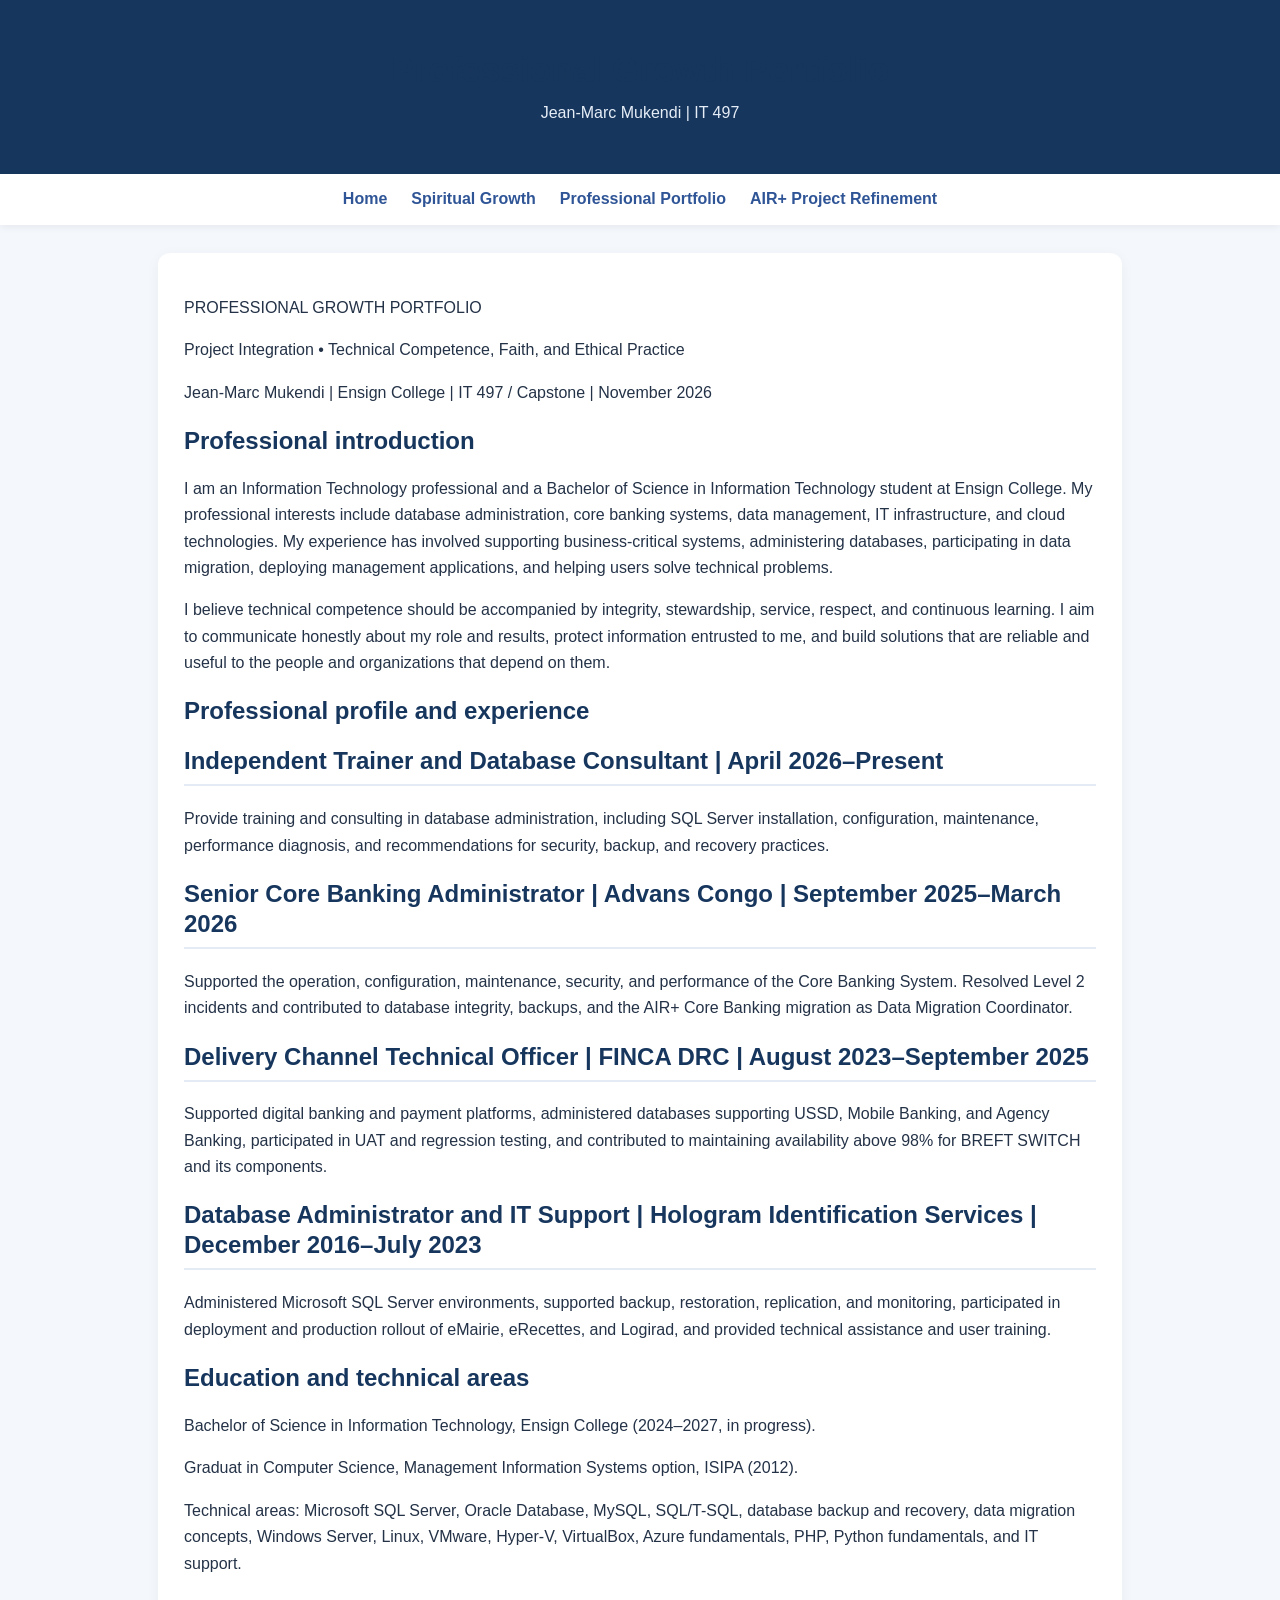
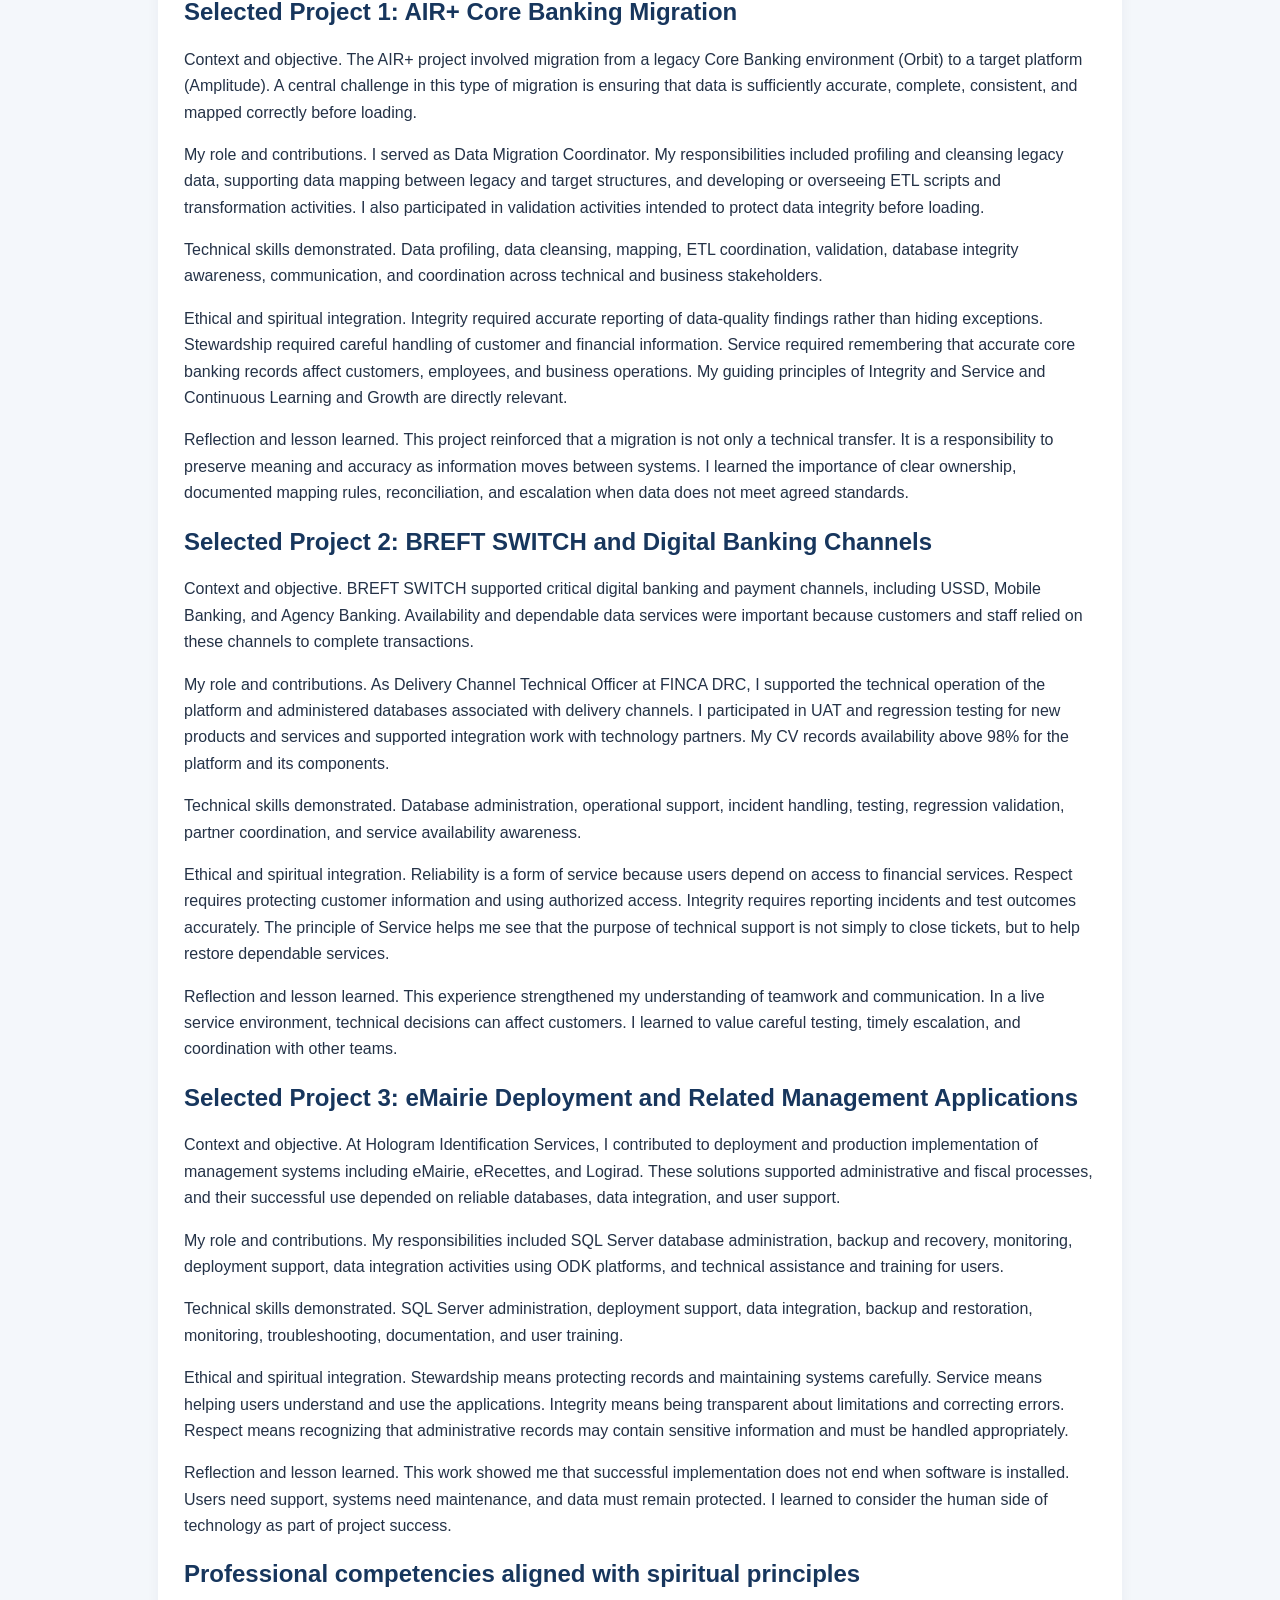
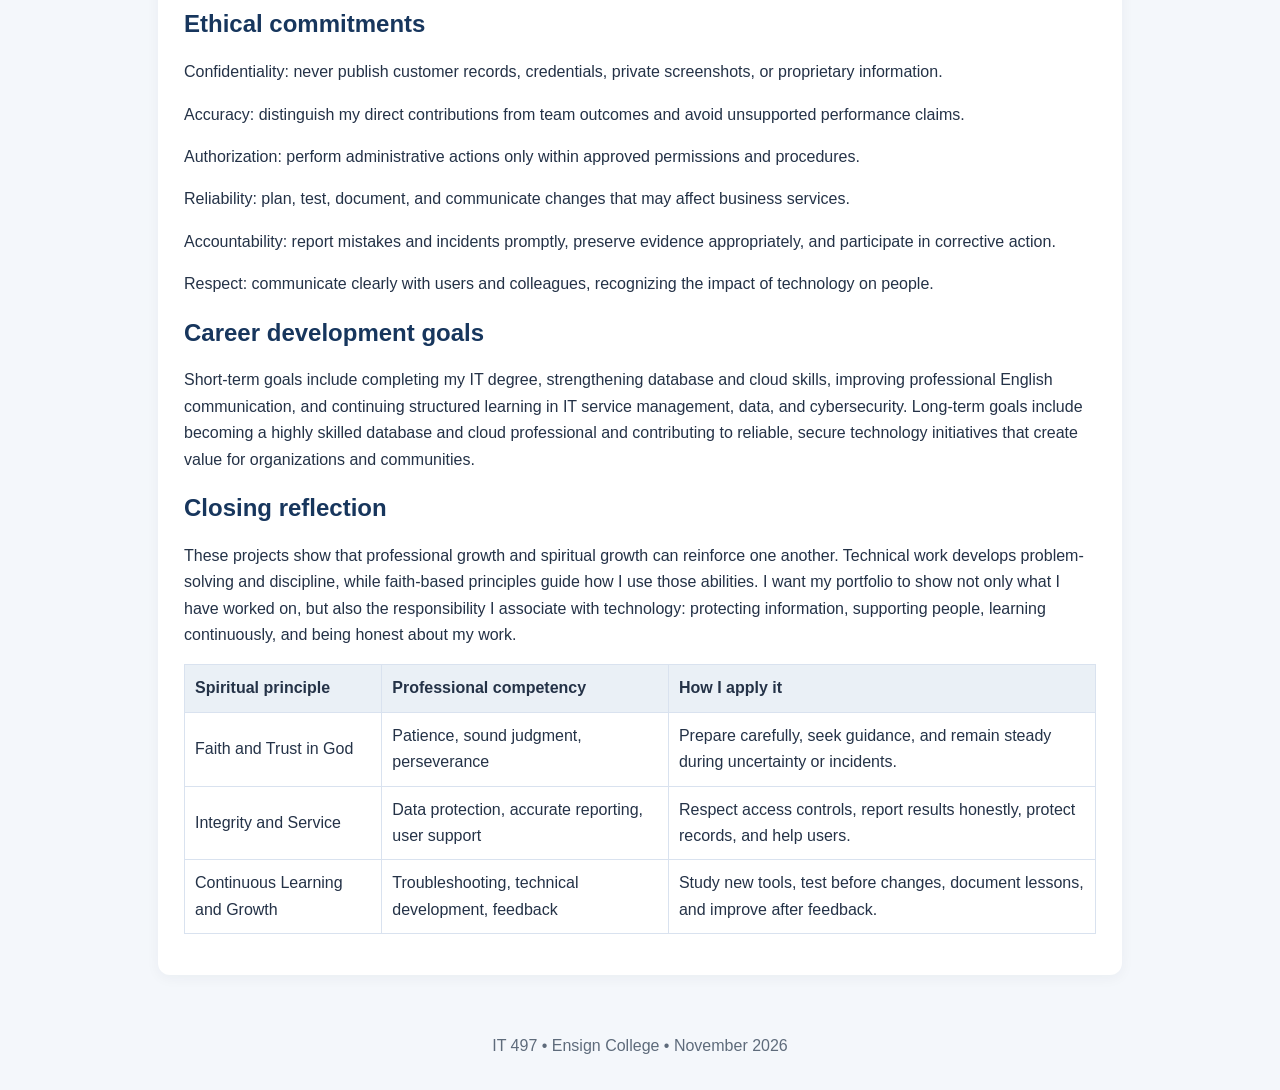
==== professional.html @ 044f5ea3 "Add files via upload" ====
<!doctype html><html lang="en"><head><meta charset="utf-8"><meta name="viewport" content="width=device-width, initial-scale=1"><title>Professional Growth Portfolio</title><link rel="stylesheet" href="style.css"></head><body><header><h1>Professional Growth Portfolio</h1><p>Jean-Marc Mukendi | IT 497</p></header><nav><a href="index.html">Home</a><a href="spiritual.html">Spiritual Growth</a><a href="professional.html">Professional Portfolio</a><a href="project.html">AIR+ Project Refinement</a></nav><main><section><p>PROFESSIONAL GROWTH PORTFOLIO</p>
<p>Project Integration • Technical Competence, Faith, and Ethical Practice</p>
<p>Jean-Marc Mukendi | Ensign College | IT 497 / Capstone | November 2026</p>
<h1>Professional introduction</h1>
<p>I am an Information Technology professional and a Bachelor of Science in Information Technology student at Ensign College. My professional interests include database administration, core banking systems, data management, IT infrastructure, and cloud technologies. My experience has involved supporting business-critical systems, administering databases, participating in data migration, deploying management applications, and helping users solve technical problems.</p>
<p>I believe technical competence should be accompanied by integrity, stewardship, service, respect, and continuous learning. I aim to communicate honestly about my role and results, protect information entrusted to me, and build solutions that are reliable and useful to the people and organizations that depend on them.</p>
<h1>Professional profile and experience</h1>
<h2>Independent Trainer and Database Consultant | April 2026–Present</h2>
<p>Provide training and consulting in database administration, including SQL Server installation, configuration, maintenance, performance diagnosis, and recommendations for security, backup, and recovery practices.</p>
<h2>Senior Core Banking Administrator | Advans Congo | September 2025–March 2026</h2>
<p>Supported the operation, configuration, maintenance, security, and performance of the Core Banking System. Resolved Level 2 incidents and contributed to database integrity, backups, and the AIR+ Core Banking migration as Data Migration Coordinator.</p>
<h2>Delivery Channel Technical Officer | FINCA DRC | August 2023–September 2025</h2>
<p>Supported digital banking and payment platforms, administered databases supporting USSD, Mobile Banking, and Agency Banking, participated in UAT and regression testing, and contributed to maintaining availability above 98% for BREFT SWITCH and its components.</p>
<h2>Database Administrator and IT Support | Hologram Identification Services | December 2016–July 2023</h2>
<p>Administered Microsoft SQL Server environments, supported backup, restoration, replication, and monitoring, participated in deployment and production rollout of eMairie, eRecettes, and Logirad, and provided technical assistance and user training.</p>
<h1>Education and technical areas</h1>
<p>Bachelor of Science in Information Technology, Ensign College (2024–2027, in progress).</p>
<p>Graduat in Computer Science, Management Information Systems option, ISIPA (2012).</p>
<p>Technical areas: Microsoft SQL Server, Oracle Database, MySQL, SQL/T-SQL, database backup and recovery, data migration concepts, Windows Server, Linux, VMware, Hyper-V, VirtualBox, Azure fundamentals, PHP, Python fundamentals, and IT support.</p>
<h1>Selected Project 1: AIR+ Core Banking Migration</h1>
<p>Context and objective. The AIR+ project involved migration from a legacy Core Banking environment (Orbit) to a target platform (Amplitude). A central challenge in this type of migration is ensuring that data is sufficiently accurate, complete, consistent, and mapped correctly before loading.</p>
<p>My role and contributions. I served as Data Migration Coordinator. My responsibilities included profiling and cleansing legacy data, supporting data mapping between legacy and target structures, and developing or overseeing ETL scripts and transformation activities. I also participated in validation activities intended to protect data integrity before loading.</p>
<p>Technical skills demonstrated. Data profiling, data cleansing, mapping, ETL coordination, validation, database integrity awareness, communication, and coordination across technical and business stakeholders.</p>
<p>Ethical and spiritual integration. Integrity required accurate reporting of data-quality findings rather than hiding exceptions. Stewardship required careful handling of customer and financial information. Service required remembering that accurate core banking records affect customers, employees, and business operations. My guiding principles of Integrity and Service and Continuous Learning and Growth are directly relevant.</p>
<p>Reflection and lesson learned. This project reinforced that a migration is not only a technical transfer. It is a responsibility to preserve meaning and accuracy as information moves between systems. I learned the importance of clear ownership, documented mapping rules, reconciliation, and escalation when data does not meet agreed standards.</p>
<h1>Selected Project 2: BREFT SWITCH and Digital Banking Channels</h1>
<p>Context and objective. BREFT SWITCH supported critical digital banking and payment channels, including USSD, Mobile Banking, and Agency Banking. Availability and dependable data services were important because customers and staff relied on these channels to complete transactions.</p>
<p>My role and contributions. As Delivery Channel Technical Officer at FINCA DRC, I supported the technical operation of the platform and administered databases associated with delivery channels. I participated in UAT and regression testing for new products and services and supported integration work with technology partners. My CV records availability above 98% for the platform and its components.</p>
<p>Technical skills demonstrated. Database administration, operational support, incident handling, testing, regression validation, partner coordination, and service availability awareness.</p>
<p>Ethical and spiritual integration. Reliability is a form of service because users depend on access to financial services. Respect requires protecting customer information and using authorized access. Integrity requires reporting incidents and test outcomes accurately. The principle of Service helps me see that the purpose of technical support is not simply to close tickets, but to help restore dependable services.</p>
<p>Reflection and lesson learned. This experience strengthened my understanding of teamwork and communication. In a live service environment, technical decisions can affect customers. I learned to value careful testing, timely escalation, and coordination with other teams.</p>
<h1>Selected Project 3: eMairie Deployment and Related Management Applications</h1>
<p>Context and objective. At Hologram Identification Services, I contributed to deployment and production implementation of management systems including eMairie, eRecettes, and Logirad. These solutions supported administrative and fiscal processes, and their successful use depended on reliable databases, data integration, and user support.</p>
<p>My role and contributions. My responsibilities included SQL Server database administration, backup and recovery, monitoring, deployment support, data integration activities using ODK platforms, and technical assistance and training for users.</p>
<p>Technical skills demonstrated. SQL Server administration, deployment support, data integration, backup and restoration, monitoring, troubleshooting, documentation, and user training.</p>
<p>Ethical and spiritual integration. Stewardship means protecting records and maintaining systems carefully. Service means helping users understand and use the applications. Integrity means being transparent about limitations and correcting errors. Respect means recognizing that administrative records may contain sensitive information and must be handled appropriately.</p>
<p>Reflection and lesson learned. This work showed me that successful implementation does not end when software is installed. Users need support, systems need maintenance, and data must remain protected. I learned to consider the human side of technology as part of project success.</p>
<h1>Professional competencies aligned with spiritual principles</h1>
<h1>Ethical commitments</h1>
<p>Confidentiality: never publish customer records, credentials, private screenshots, or proprietary information.</p>
<p>Accuracy: distinguish my direct contributions from team outcomes and avoid unsupported performance claims.</p>
<p>Authorization: perform administrative actions only within approved permissions and procedures.</p>
<p>Reliability: plan, test, document, and communicate changes that may affect business services.</p>
<p>Accountability: report mistakes and incidents promptly, preserve evidence appropriately, and participate in corrective action.</p>
<p>Respect: communicate clearly with users and colleagues, recognizing the impact of technology on people.</p>
<h1>Career development goals</h1>
<p>Short-term goals include completing my IT degree, strengthening database and cloud skills, improving professional English communication, and continuing structured learning in IT service management, data, and cybersecurity. Long-term goals include becoming a highly skilled database and cloud professional and contributing to reliable, secure technology initiatives that create value for organizations and communities.</p>
<h1>Closing reflection</h1>
<p>These projects show that professional growth and spiritual growth can reinforce one another. Technical work develops problem-solving and discipline, while faith-based principles guide how I use those abilities. I want my portfolio to show not only what I have worked on, but also the responsibility I associate with technology: protecting information, supporting people, learning continuously, and being honest about my work.</p>
<table>
<tr>
<th>Spiritual principle</th>
<th>Professional competency</th>
<th>How I apply it</th>
</tr>
<tr>
<td>Faith and Trust in God</td>
<td>Patience, sound judgment, perseverance</td>
<td>Prepare carefully, seek guidance, and remain steady during uncertainty or incidents.</td>
</tr>
<tr>
<td>Integrity and Service</td>
<td>Data protection, accurate reporting, user support</td>
<td>Respect access controls, report results honestly, protect records, and help users.</td>
</tr>
<tr>
<td>Continuous Learning and Growth</td>
<td>Troubleshooting, technical development, feedback</td>
<td>Study new tools, test before changes, document lessons, and improve after feedback.</td>
</tr>
</table></section></main><footer>IT 497 • Ensign College • November 2026</footer></body></html>
---- style.css ----
:root{--navy:#17365d;--blue:#2f5597;--ink:#243247;--muted:#5e6b7b;--bg:#f4f7fb;--card:#fff}
*{box-sizing:border-box}body{margin:0;background:var(--bg);color:var(--ink);font:16px/1.65 Arial,sans-serif}
header{background:var(--navy);color:white;padding:48px 20px;text-align:center}
header h1{margin:0 0 8px;font-size:2.2rem}header p{margin:0;color:#e5edf7}
nav{background:#fff;position:sticky;top:0;padding:12px;text-align:center;box-shadow:0 2px 8px #0001}
nav a{color:var(--blue);font-weight:bold;text-decoration:none;margin:0 12px}
main{max-width:1000px;margin:28px auto;padding:0 18px}
section,.panel{background:var(--card);padding:26px;margin:18px 0;border-radius:12px;box-shadow:0 3px 14px #162b460c}
h1,h2,h3{color:var(--navy);line-height:1.25}h2{border-bottom:2px solid #e4ebf4;padding-bottom:8px}
a.button{display:inline-block;background:var(--blue);color:#fff;padding:10px 15px;border-radius:7px;text-decoration:none;margin:6px 8px 6px 0}
small,.muted{color:var(--muted)}table{width:100%;border-collapse:collapse;margin:15px 0}td,th{border:1px solid #d9e2ef;padding:10px;text-align:left}th{background:#eaf0f6}
footer{text-align:center;color:var(--muted);padding:30px}
@media(max-width:650px){nav a{display:inline-block;margin:5px 8px}header h1{font-size:1.7rem}}
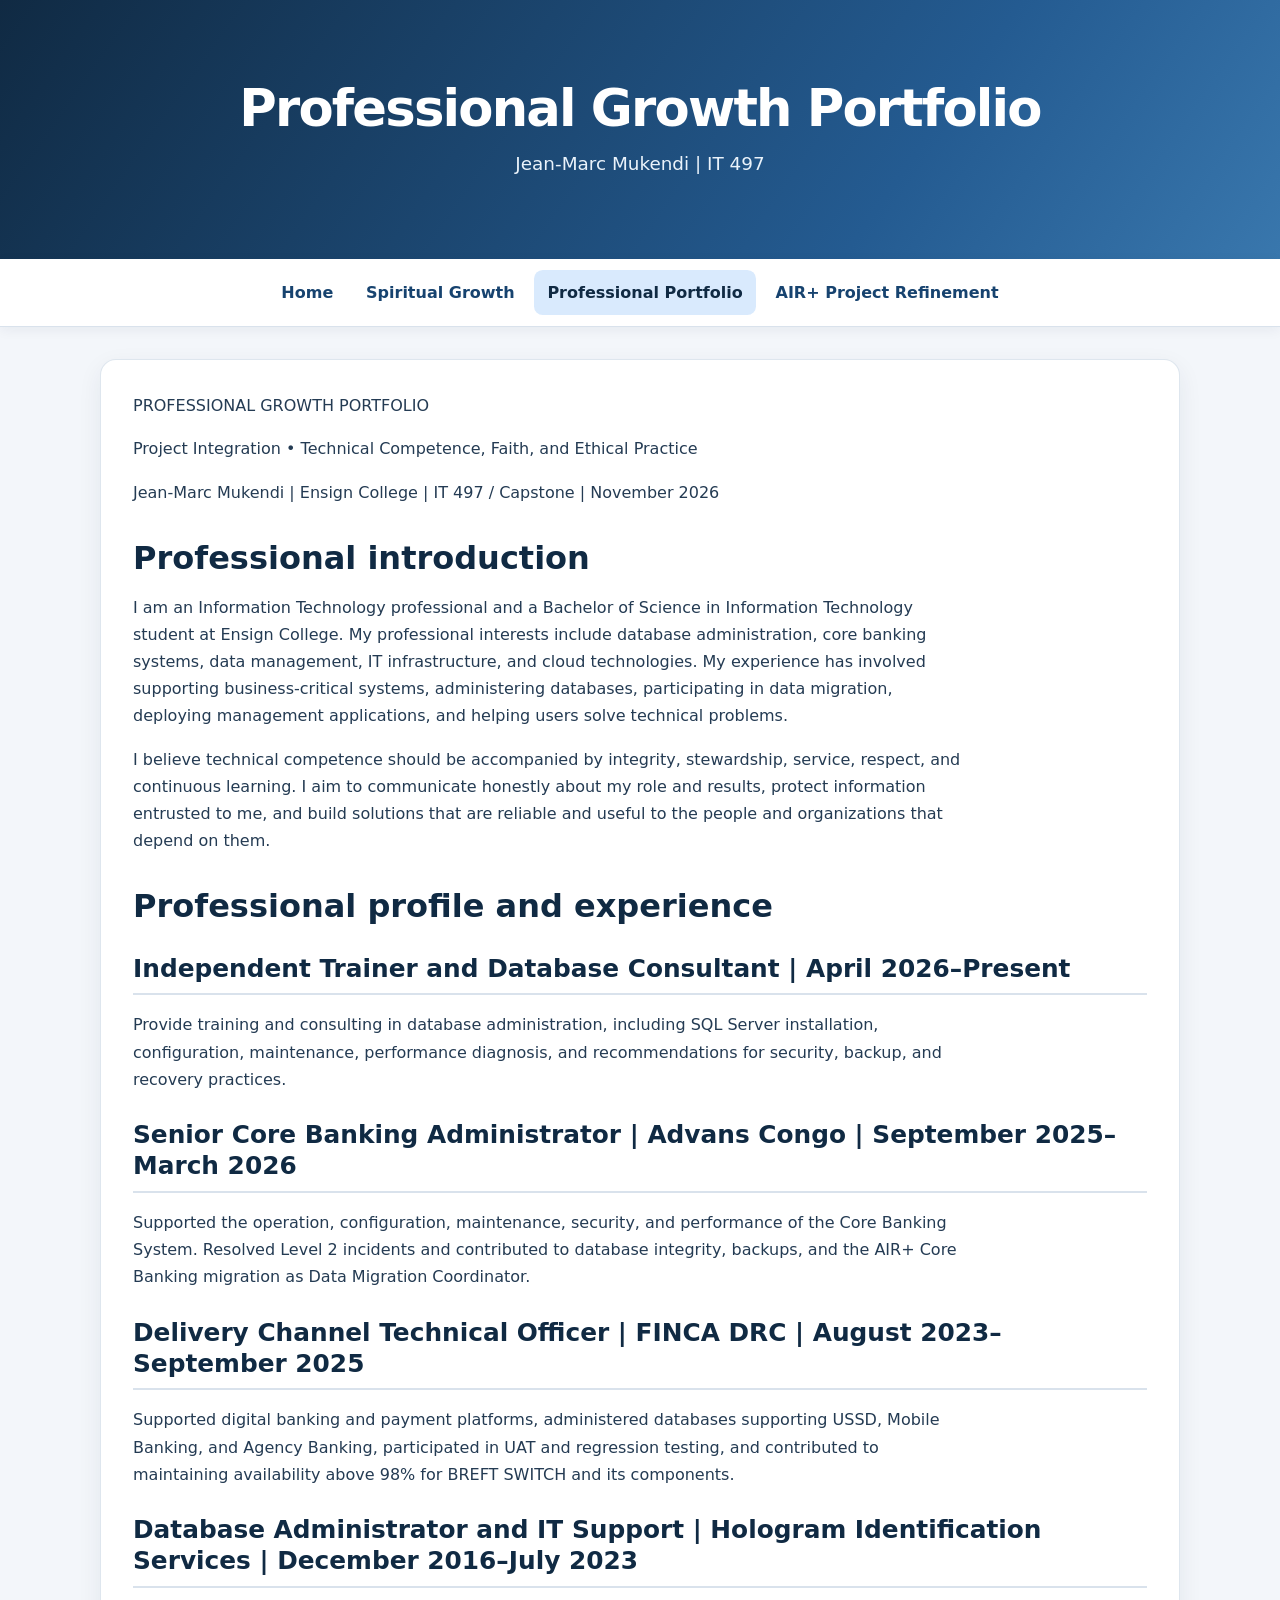
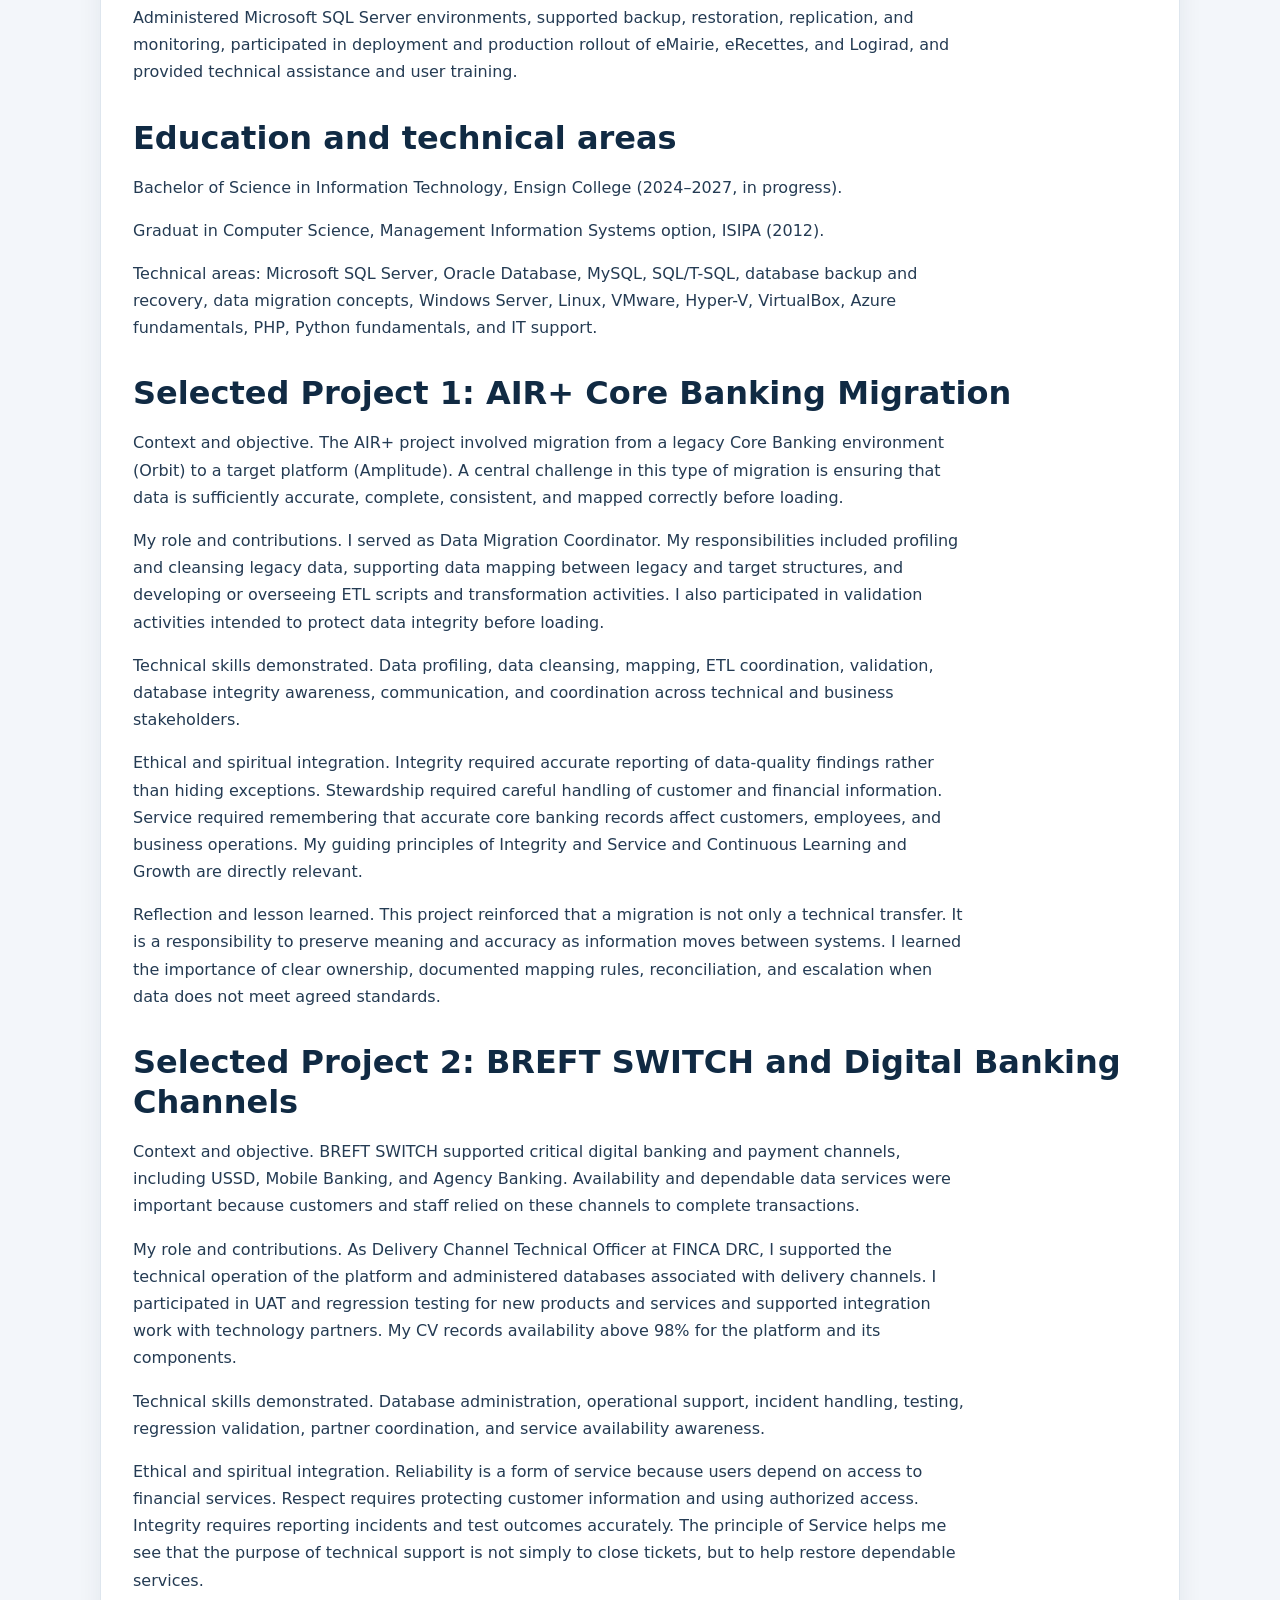
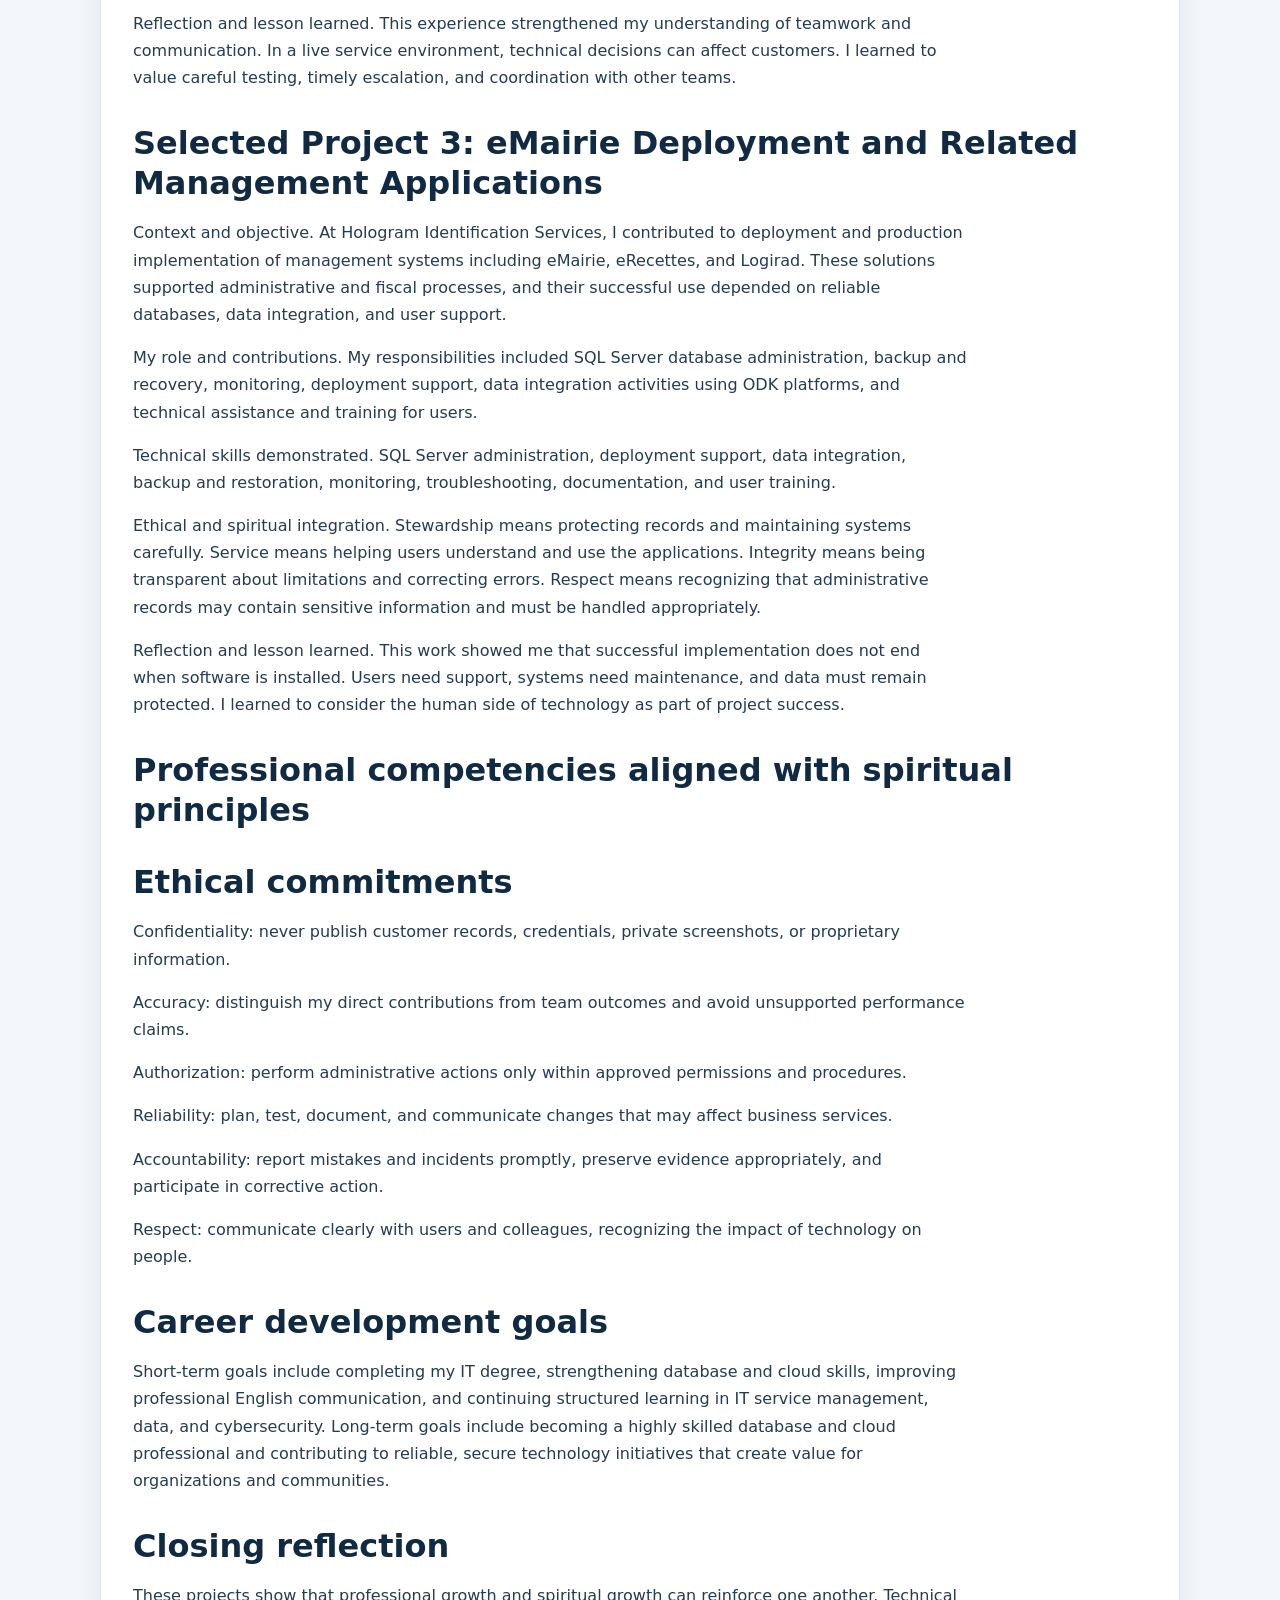
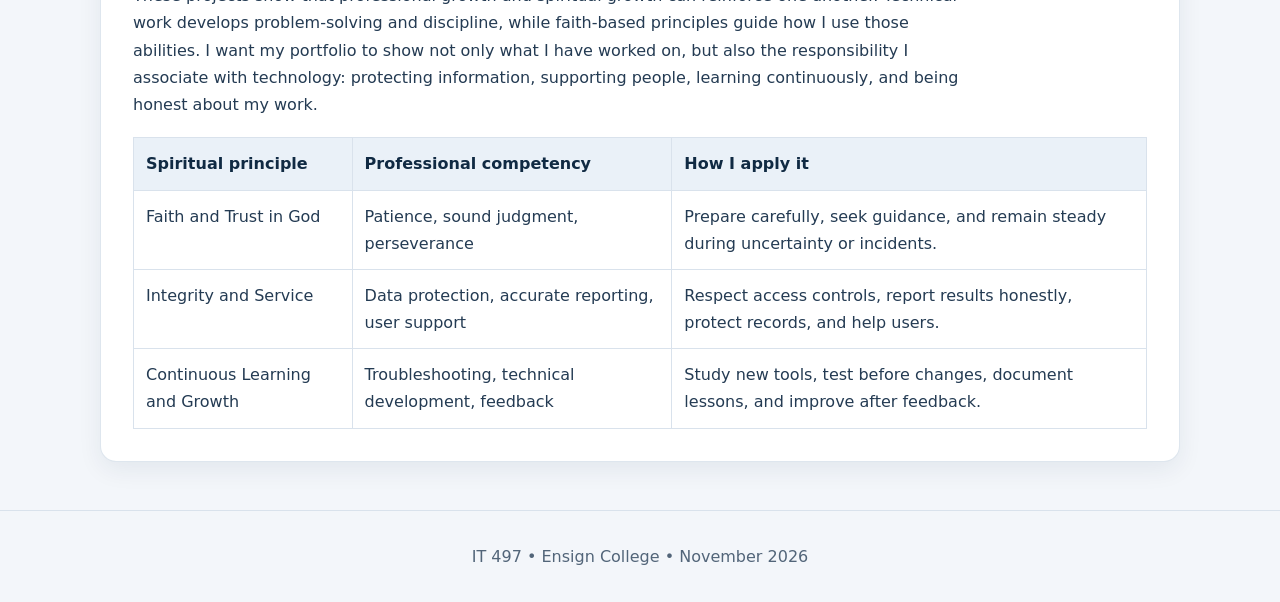
==== commit a2ec8102: "Add files via upload" ====
--- a/professional.html
+++ b/professional.html
@@ -1,4 +1,5 @@
-<!doctype html><html lang="en"><head><meta charset="utf-8"><meta name="viewport" content="width=device-width, initial-scale=1"><title>Professional Growth Portfolio</title><link rel="stylesheet" href="style.css"></head><body><header><h1>Professional Growth Portfolio</h1><p>Jean-Marc Mukendi | IT 497</p></header><nav><a href="index.html">Home</a><a href="spiritual.html">Spiritual Growth</a><a href="professional.html">Professional Portfolio</a><a href="project.html">AIR+ Project Refinement</a></nav><main><section><p>PROFESSIONAL GROWTH PORTFOLIO</p>
+<!doctype html><html lang="en"><head><meta charset="utf-8"><meta name="viewport" content="width=device-width, initial-scale=1"><title>Professional Growth Portfolio</title><meta name="description" content="Professional and spiritual growth portfolio of Jean-Marc Mukendi, IT professional and Ensign College student."><link rel="stylesheet" href="style.css"></head><body>
+<a class="skip-link" href="#main-content">Skip to main content</a><header><h1>Professional Growth Portfolio</h1><p>Jean-Marc Mukendi | IT 497</p></header><nav aria-label="Main navigation"><a href="index.html">Home</a><a href="spiritual.html">Spiritual Growth</a><a href="professional.html" aria-current="page">Professional Portfolio</a><a href="project.html">AIR+ Project Refinement</a></nav><main id="main-content"><section><p>PROFESSIONAL GROWTH PORTFOLIO</p>
 <p>Project Integration • Technical Competence, Faith, and Ethical Practice</p>
 <p>Jean-Marc Mukendi | Ensign College | IT 497 / Capstone | November 2026</p>
 <h1>Professional introduction</h1>
@@ -68,4 +69,4 @@
 <td>Troubleshooting, technical development, feedback</td>
 <td>Study new tools, test before changes, document lessons, and improve after feedback.</td>
 </tr>
-</table></section></main><footer>IT 497 • Ensign College • November 2026</footer></body></html>+</table></section></main><footer role="contentinfo">IT 497 • Ensign College • November 2026</footer></body></html>
--- a/style.css
+++ b/style.css
@@ -1,14 +1,77 @@
-
-:root{--navy:#17365d;--blue:#2f5597;--ink:#243247;--muted:#5e6b7b;--bg:#f4f7fb;--card:#fff}
-*{box-sizing:border-box}body{margin:0;background:var(--bg);color:var(--ink);font:16px/1.65 Arial,sans-serif}
-header{background:var(--navy);color:white;padding:48px 20px;text-align:center}
-header h1{margin:0 0 8px;font-size:2.2rem}header p{margin:0;color:#e5edf7}
-nav{background:#fff;position:sticky;top:0;padding:12px;text-align:center;box-shadow:0 2px 8px #0001}
-nav a{color:var(--blue);font-weight:bold;text-decoration:none;margin:0 12px}
-main{max-width:1000px;margin:28px auto;padding:0 18px}
-section,.panel{background:var(--card);padding:26px;margin:18px 0;border-radius:12px;box-shadow:0 3px 14px #162b460c}
-h1,h2,h3{color:var(--navy);line-height:1.25}h2{border-bottom:2px solid #e4ebf4;padding-bottom:8px}
-a.button{display:inline-block;background:var(--blue);color:#fff;padding:10px 15px;border-radius:7px;text-decoration:none;margin:6px 8px 6px 0}
-small,.muted{color:var(--muted)}table{width:100%;border-collapse:collapse;margin:15px 0}td,th{border:1px solid #d9e2ef;padding:10px;text-align:left}th{background:#eaf0f6}
-footer{text-align:center;color:var(--muted);padding:30px}
-@media(max-width:650px){nav a{display:inline-block;margin:5px 8px}header h1{font-size:1.7rem}}
+/* IT 497 Professional Portfolio — accessibility and responsive design update */
+:root {
+  color-scheme: light;
+  --navy: #102a43;
+  --blue: #245b91;
+  --blue-dark: #17436f;
+  --ink: #243b53;
+  --muted: #526579;
+  --bg: #f3f6fa;
+  --card: #ffffff;
+  --line: #d9e2ec;
+  --accent: #d9eafd;
+  --shadow: 0 8px 24px rgba(16, 42, 67, .07);
+}
+* { box-sizing: border-box; }
+html { scroll-behavior: smooth; }
+body {
+  margin: 0; background: var(--bg); color: var(--ink);
+  font: 16px/1.7 system-ui, -apple-system, BlinkMacSystemFont, "Segoe UI", Arial, sans-serif;
+}
+.skip-link {
+  position: absolute; left: 1rem; top: -5rem; z-index: 1000;
+  padding: .7rem 1rem; background: #fff; color: var(--navy);
+  border: 2px solid var(--blue); border-radius: .5rem; font-weight: 700;
+}
+.skip-link:focus { top: 1rem; }
+header {
+  color: #fff; text-align: center; padding: clamp(2.5rem, 7vw, 5rem) 1.25rem;
+  background: linear-gradient(125deg, #102a43, #245b91 70%, #3977ad);
+}
+header h1 { max-width: 1050px; margin: 0 auto .65rem; color: #fff; font-size: clamp(2rem, 5vw, 3.2rem); line-height: 1.12; letter-spacing: -.035em; }
+header p { max-width: 850px; margin: 0 auto; color: #eaf3fb; font-size: clamp(1rem, 2vw, 1.15rem); }
+nav {
+  position: sticky; top: 0; z-index: 20; display: flex; justify-content: center;
+  flex-wrap: wrap; gap: .35rem; padding: .7rem 1rem; background: rgba(255,255,255,.97);
+  border-bottom: 1px solid var(--line); box-shadow: 0 3px 12px rgba(16,42,67,.06);
+}
+nav a { color: var(--blue-dark); font-weight: 650; text-decoration: none; padding: .55rem .85rem; border-radius: .55rem; }
+nav a:hover, nav a[aria-current="page"] { background: var(--accent); color: var(--navy); }
+a { color: var(--blue-dark); text-underline-offset: .18em; }
+a:hover { color: #0b355e; }
+a:focus-visible, button:focus-visible { outline: 3px solid #e09b27; outline-offset: 3px; border-radius: .25rem; }
+main { width: min(1080px, 100% - 2rem); margin: 2rem auto 3rem; }
+section, .panel {
+  background: var(--card); padding: clamp(1.2rem, 3vw, 2rem); margin: 1.25rem 0;
+  border: 1px solid rgba(217,226,236,.85); border-radius: 1rem; box-shadow: var(--shadow);
+}
+section > :first-child { margin-top: 0; }
+section > :last-child { margin-bottom: 0; }
+h1, h2, h3, h4 { color: var(--navy); line-height: 1.25; }
+main h1 { font-size: clamp(1.55rem, 3vw, 2rem); margin: 2rem 0 .8rem; }
+main h2 { font-size: clamp(1.25rem, 2.5vw, 1.55rem); margin: 1.7rem 0 .7rem; padding-bottom: .55rem; border-bottom: 2px solid var(--line); }
+main h3 { font-size: 1.12rem; margin: 1.35rem 0 .45rem; }
+p, li { max-width: 82ch; }
+ul, ol { padding-left: 1.4rem; }
+li { padding-left: .15rem; margin: .25rem 0; }
+.panel { background: #f8fbfe; box-shadow: none; border-left: 4px solid var(--blue); }
+a.button {
+  display: inline-flex; align-items: center; justify-content: center; min-height: 44px;
+  background: var(--blue); color: #fff; padding: .65rem 1rem; border-radius: .6rem;
+  text-decoration: none; font-weight: 700; margin: .4rem .45rem .2rem 0;
+}
+a.button:hover { background: var(--blue-dark); color: #fff; }
+small, .muted { color: var(--muted); }
+table { width: 100%; border-collapse: collapse; margin: 1.2rem 0; background: #fff; }
+th, td { border: 1px solid var(--line); padding: .75rem; text-align: left; vertical-align: top; }
+th { background: #eaf1f8; color: var(--navy); }
+footer { text-align: center; color: var(--muted); padding: 2rem 1rem; border-top: 1px solid var(--line); }
+@media (max-width: 700px) {
+  nav { position: static; gap: .2rem; padding: .6rem; }
+  nav a { flex: 1 1 42%; text-align: center; padding: .65rem .4rem; font-size: .95rem; }
+  main { width: min(100% - 1rem, 1080px); margin: 1rem auto 2rem; }
+  section, .panel { padding: 1.1rem; border-radius: .75rem; }
+  table { display: block; overflow-x: auto; -webkit-overflow-scrolling: touch; }
+  a.button { width: 100%; margin: .35rem 0; }
+}
+@media (prefers-reduced-motion: reduce) { html { scroll-behavior: auto; } *, *::before, *::after { animation-duration: .01ms !important; transition-duration: .01ms !important; } }
